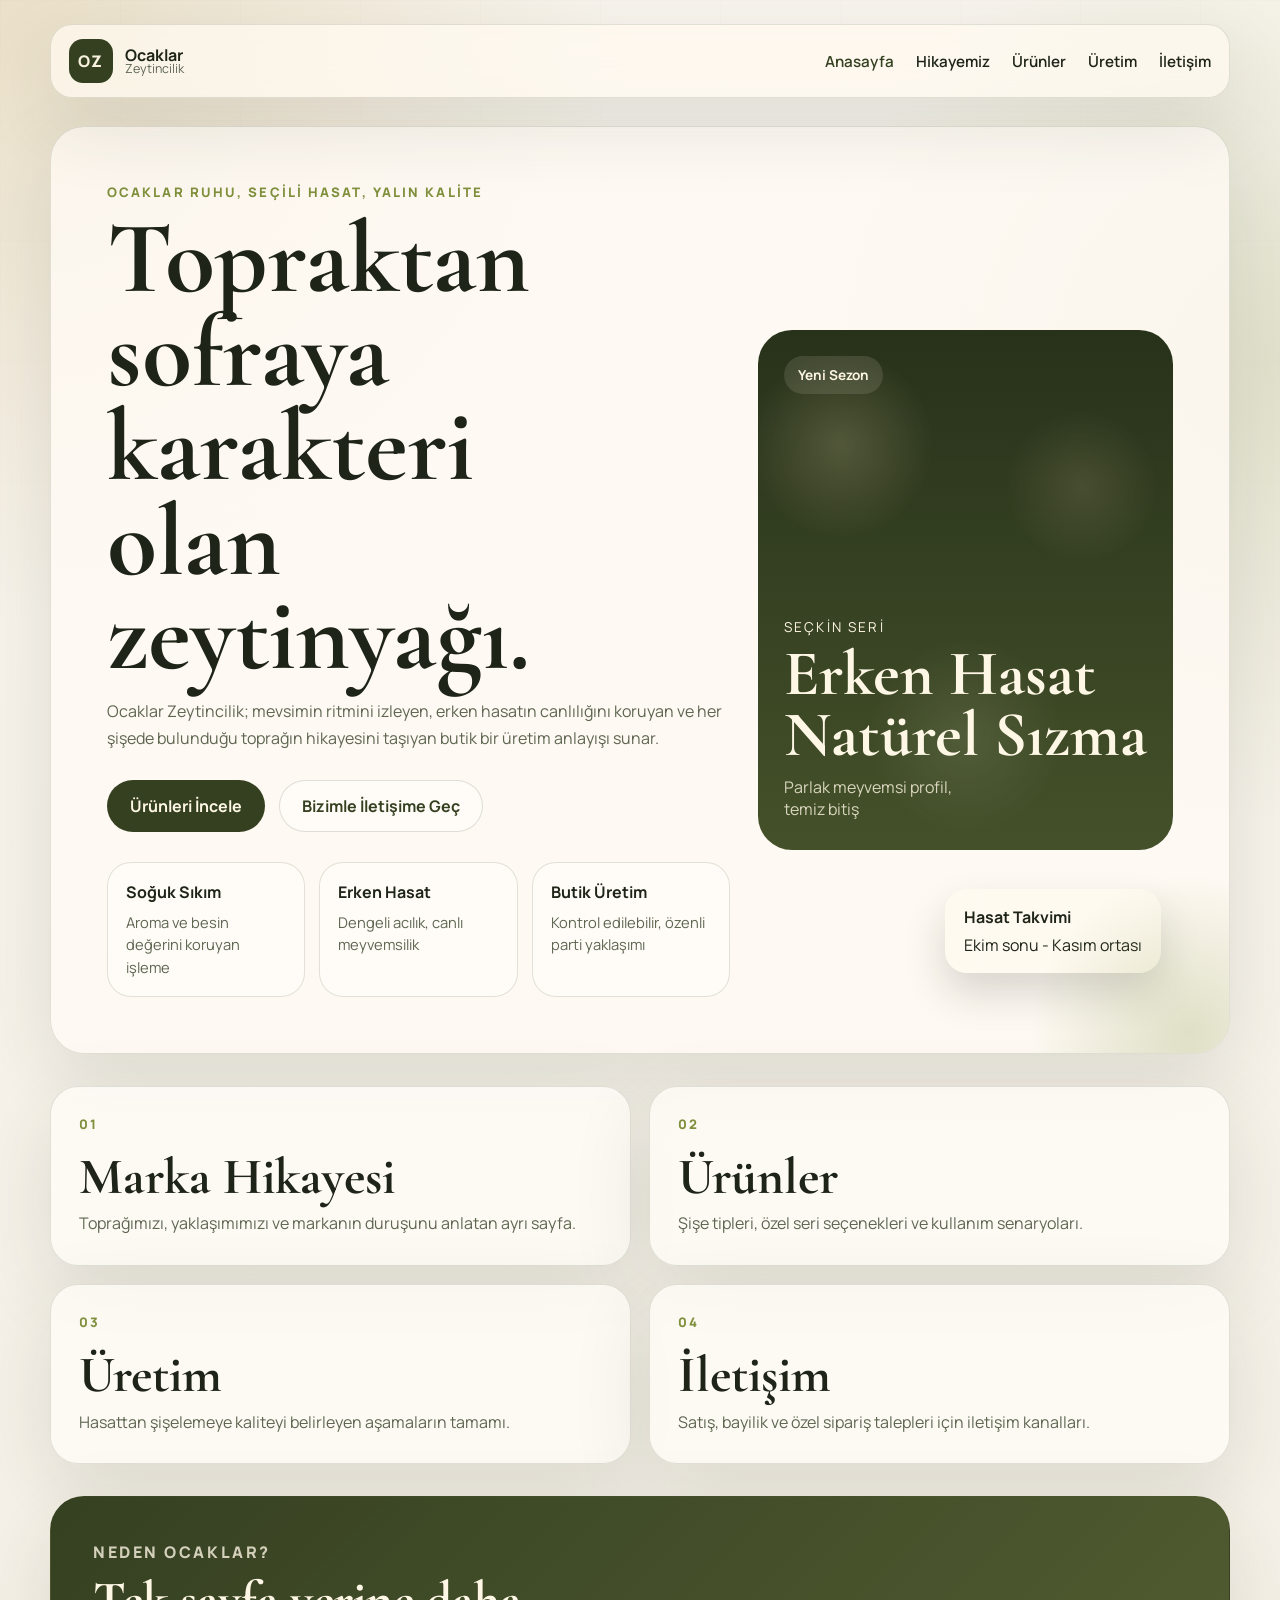
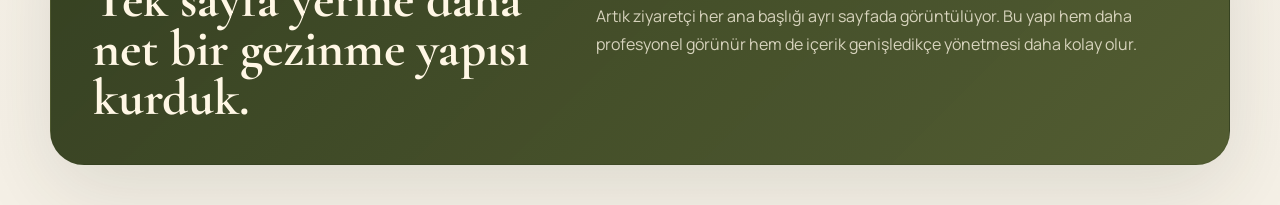
==== index.html @ f16ac1ff "website" ====
<!doctype html>
<html lang="tr">
  <head>
    <meta charset="UTF-8" />
    <meta name="viewport" content="width=device-width, initial-scale=1.0" />
    <title>Ocaklar Zeytincilik</title>
    <meta
      name="description"
      content="Ocaklar Zeytincilik için butik üretim anlayışını ve ürün dünyasını anlatan çok sayfalı web sitesi."
    />
    <link rel="preconnect" href="https://fonts.googleapis.com" />
    <link rel="preconnect" href="https://fonts.gstatic.com" crossorigin />
    <link
      href="https://fonts.googleapis.com/css2?family=Cormorant+Garamond:wght@500;600;700&family=Manrope:wght@400;500;600;700;800&display=swap"
      rel="stylesheet"
    />
    <link rel="stylesheet" href="styles.css" />
  </head>
  <body>
    <div class="page-shell">
      <header class="site-header">
        <a class="brand" href="index.html">
          <span class="brand-mark">OZ</span>
          <span class="brand-text">
            <strong>Ocaklar</strong>
            <span>Zeytincilik</span>
          </span>
        </a>
        <button class="menu-toggle" type="button" aria-expanded="false" aria-label="Menüyü aç">
          <span></span>
          <span></span>
        </button>
        <nav class="site-nav">
          <a class="is-current" href="index.html">Anasayfa</a>
          <a href="hikayemiz.html">Hikayemiz</a>
          <a href="urunler.html">Ürünler</a>
          <a href="uretim.html">Üretim</a>
          <a href="iletisim.html">İletişim</a>
        </nav>
      </header>

      <main>
        <section class="hero">
          <div class="hero-copy reveal">
            <p class="eyebrow">Ocaklar ruhu, seçili hasat, yalın kalite</p>
            <h1>Topraktan sofraya karakteri olan zeytinyağı.</h1>
            <p class="hero-text">
              Ocaklar Zeytincilik; mevsimin ritmini izleyen, erken hasatın canlılığını
              koruyan ve her şişede bulunduğu toprağın hikayesini taşıyan butik bir
              üretim anlayışı sunar.
            </p>
            <div class="hero-actions">
              <a class="button button-primary" href="urunler.html">Ürünleri İncele</a>
              <a class="button button-secondary" href="iletisim.html">Bizimle İletişime Geç</a>
            </div>
            <ul class="hero-metrics">
              <li>
                <strong>Soğuk Sıkım</strong>
                <span>Aroma ve besin değerini koruyan işleme</span>
              </li>
              <li>
                <strong>Erken Hasat</strong>
                <span>Dengeli acılık, canlı meyvemsilik</span>
              </li>
              <li>
                <strong>Butik Üretim</strong>
                <span>Kontrol edilebilir, özenli parti yaklaşımı</span>
              </li>
            </ul>
          </div>
          <div class="hero-visual reveal">
            <div class="olive-card">
              <div class="olive-badge">Yeni Sezon</div>
              <div class="olive-pattern"></div>
              <div class="olive-content">
                <p>Seçkin Seri</p>
                <h2>Erken Hasat Natürel Sızma</h2>
                <span>Parlak meyvemsi profil, temiz bitiş</span>
              </div>
            </div>
            <div class="floating-note">
              <strong>Hasat Takvimi</strong>
              <span>Ekim sonu - Kasım ortası</span>
            </div>
          </div>
        </section>

        <section class="page-links">
          <a class="link-card reveal" href="hikayemiz.html">
            <p class="eyebrow">01</p>
            <h2>Marka Hikayesi</h2>
            <span>Toprağımızı, yaklaşımımızı ve markanın duruşunu anlatan ayrı sayfa.</span>
          </a>
          <a class="link-card reveal" href="urunler.html">
            <p class="eyebrow">02</p>
            <h2>Ürünler</h2>
            <span>Şişe tipleri, özel seri seçenekleri ve kullanım senaryoları.</span>
          </a>
          <a class="link-card reveal" href="uretim.html">
            <p class="eyebrow">03</p>
            <h2>Üretim</h2>
            <span>Hasattan şişelemeye kaliteyi belirleyen aşamaların tamamı.</span>
          </a>
          <a class="link-card reveal" href="iletisim.html">
            <p class="eyebrow">04</p>
            <h2>İletişim</h2>
            <span>Satış, bayilik ve özel sipariş talepleri için iletişim kanalları.</span>
          </a>
        </section>

        <section class="highlight reveal">
          <div>
            <p class="eyebrow">Neden Ocaklar?</p>
            <h2>Tek sayfa yerine daha net bir gezinme yapısı kurduk.</h2>
          </div>
          <p>
            Artık ziyaretçi her ana başlığı ayrı sayfada görüntülüyor. Bu yapı hem daha
            profesyonel görünür hem de içerik genişledikçe yönetmesi daha kolay olur.
          </p>
        </section>
      </main>
    </div>

    <script src="script.js"></script>
  </body>
</html>
---- styles.css ----
:root {
  --bg: #f5f0e6;
  --surface: rgba(255, 251, 244, 0.8);
  --surface-strong: #fffaf0;
  --card: rgba(40, 48, 30, 0.07);
  --text: #1e2417;
  --muted: #5e6651;
  --accent: #7f8f3c;
  --accent-deep: #354021;
  --accent-soft: #d8c79b;
  --line: rgba(53, 64, 33, 0.14);
  --shadow: 0 24px 80px rgba(42, 47, 29, 0.12);
}

* {
  box-sizing: border-box;
}

html {
  scroll-behavior: smooth;
}

body {
  margin: 0;
  font-family: "Manrope", sans-serif;
  color: var(--text);
  background:
    radial-gradient(circle at top left, rgba(217, 199, 155, 0.45), transparent 28%),
    radial-gradient(circle at right 20%, rgba(127, 143, 60, 0.18), transparent 24%),
    linear-gradient(180deg, #f9f5ee 0%, var(--bg) 100%);
}

body::before {
  content: "";
  position: fixed;
  inset: 0;
  pointer-events: none;
  background-image:
    linear-gradient(rgba(53, 64, 33, 0.03) 1px, transparent 1px),
    linear-gradient(90deg, rgba(53, 64, 33, 0.03) 1px, transparent 1px);
  background-size: 120px 120px;
  mask-image: linear-gradient(180deg, rgba(0, 0, 0, 0.35), transparent 75%);
}

.page-shell {
  width: min(1180px, calc(100% - 32px));
  margin: 24px auto 40px;
}

.site-header {
  position: sticky;
  top: 20px;
  z-index: 20;
  display: flex;
  align-items: center;
  justify-content: space-between;
  gap: 20px;
  padding: 14px 18px;
  border: 1px solid var(--line);
  border-radius: 22px;
  backdrop-filter: blur(18px);
  background: rgba(255, 250, 240, 0.72);
  box-shadow: var(--shadow);
}

.brand {
  display: inline-flex;
  align-items: center;
  gap: 12px;
  color: inherit;
  text-decoration: none;
}

.brand-mark {
  display: grid;
  place-items: center;
  width: 44px;
  height: 44px;
  border-radius: 14px;
  background: var(--accent-deep);
  color: #f8f2df;
  font-weight: 800;
  letter-spacing: 0.08em;
}

.brand-text {
  display: flex;
  flex-direction: column;
  line-height: 1;
}

.brand-text strong {
  font-size: 1rem;
}

.brand-text span {
  font-size: 0.78rem;
  color: var(--muted);
}

.site-nav {
  display: flex;
  align-items: center;
  gap: 22px;
}

.site-nav a {
  color: var(--text);
  text-decoration: none;
  font-weight: 600;
  font-size: 0.95rem;
}

.site-nav a.is-current {
  color: var(--accent-deep);
}

.menu-toggle {
  display: none;
  border: 0;
  padding: 0;
  width: 46px;
  height: 46px;
  border-radius: 14px;
  background: var(--accent-deep);
}

.menu-toggle span {
  display: block;
  width: 18px;
  height: 2px;
  margin: 5px auto;
  background: #fff7e5;
}

main {
  display: grid;
  gap: 32px;
  margin-top: 28px;
}

section {
  position: relative;
}

.hero,
.page-hero,
.story,
.products,
.process,
.contact,
.highlight {
  border: 1px solid var(--line);
  border-radius: 34px;
  background: var(--surface);
  box-shadow: var(--shadow);
}

.hero {
  display: grid;
  grid-template-columns: 1.2fr 0.8fr;
  gap: 28px;
  padding: 56px;
  min-height: 78vh;
  overflow: hidden;
}

.page-hero {
  padding: 48px 42px;
}

.hero::after {
  content: "";
  position: absolute;
  inset: auto -120px -140px auto;
  width: 320px;
  height: 320px;
  border-radius: 50%;
  background: radial-gradient(circle, rgba(127, 143, 60, 0.24), transparent 70%);
}

.eyebrow {
  margin: 0 0 10px;
  font-size: 0.82rem;
  font-weight: 800;
  letter-spacing: 0.16em;
  text-transform: uppercase;
  color: var(--accent);
}

h1,
h2,
h3 {
  margin: 0;
  font-family: "Cormorant Garamond", serif;
  font-weight: 700;
}

h1 {
  max-width: 10ch;
  font-size: clamp(3.8rem, 8vw, 6.4rem);
  line-height: 0.92;
}

h2 {
  font-size: clamp(2.2rem, 4vw, 3.4rem);
  line-height: 0.95;
}

h3 {
  font-size: 1.9rem;
}

.hero-text,
.story-card p,
.product-card p,
.timeline-item p,
.highlight p,
.contact-card p {
  color: var(--muted);
  line-height: 1.7;
  font-size: 1rem;
}

.hero-actions {
  display: flex;
  flex-wrap: wrap;
  gap: 14px;
  margin: 28px 0 30px;
}

.button {
  display: inline-flex;
  align-items: center;
  justify-content: center;
  min-height: 52px;
  padding: 0 22px;
  border-radius: 999px;
  border: 1px solid transparent;
  text-decoration: none;
  font-weight: 700;
  transition: transform 180ms ease, background-color 180ms ease, border-color 180ms ease;
}

.button:hover {
  transform: translateY(-2px);
}

.button-primary {
  background: var(--accent-deep);
  color: #fff7e5;
}

.button-secondary {
  color: var(--accent-deep);
  border-color: rgba(53, 64, 33, 0.16);
  background: rgba(255, 255, 255, 0.5);
}

.hero-metrics {
  display: grid;
  grid-template-columns: repeat(3, minmax(0, 1fr));
  gap: 14px;
  padding: 0;
  margin: 0;
  list-style: none;
}

.hero-metrics li,
.product-card,
.timeline-item,
.story-card,
.contact-card,
.contact-form {
  border: 1px solid var(--line);
  border-radius: 24px;
  background: rgba(255, 253, 248, 0.75);
}

.hero-metrics li {
  padding: 18px;
}

.hero-metrics strong {
  display: block;
  margin-bottom: 8px;
}

.hero-metrics span {
  color: var(--muted);
  font-size: 0.92rem;
  line-height: 1.5;
}

.hero-visual {
  position: relative;
  display: grid;
  place-items: center;
}

.olive-card {
  position: relative;
  width: min(100%, 420px);
  min-height: 520px;
  padding: 26px;
  border-radius: 34px;
  background:
    linear-gradient(180deg, rgba(39, 49, 26, 0.96), rgba(69, 82, 42, 0.92)),
    var(--accent-deep);
  color: #fff7e5;
  overflow: hidden;
}

.olive-badge {
  display: inline-flex;
  padding: 10px 14px;
  border-radius: 999px;
  background: rgba(255, 247, 229, 0.12);
  backdrop-filter: blur(10px);
  font-size: 0.85rem;
  font-weight: 700;
}

.olive-pattern {
  position: absolute;
  inset: 0;
  background:
    radial-gradient(circle at 20% 22%, rgba(216, 199, 155, 0.22), transparent 18%),
    radial-gradient(circle at 78% 30%, rgba(216, 199, 155, 0.14), transparent 16%),
    radial-gradient(circle at 50% 78%, rgba(255, 247, 229, 0.1), transparent 22%);
}

.olive-content {
  position: absolute;
  left: 26px;
  right: 26px;
  bottom: 30px;
}

.olive-content p,
.olive-content span {
  margin: 0;
}

.olive-content p {
  margin-bottom: 8px;
  font-size: 0.85rem;
  letter-spacing: 0.16em;
  text-transform: uppercase;
}

.olive-content h2 {
  margin-bottom: 10px;
  font-size: clamp(2.7rem, 5vw, 4.1rem);
}

.olive-content span {
  display: block;
  max-width: 18ch;
  color: rgba(255, 247, 229, 0.8);
}

.floating-note {
  position: absolute;
  right: 12px;
  bottom: 24px;
  display: grid;
  gap: 6px;
  padding: 16px 18px;
  border: 1px solid rgba(255, 247, 229, 0.2);
  border-radius: 22px;
  backdrop-filter: blur(16px);
  background: rgba(255, 250, 240, 0.78);
  box-shadow: 0 20px 40px rgba(26, 31, 18, 0.16);
}

.section-grid,
.products,
.process,
.contact,
.highlight {
  padding: 42px;
}

.page-links,
.values-grid {
  display: grid;
  grid-template-columns: repeat(2, minmax(0, 1fr));
  gap: 18px;
}

.link-card {
  display: grid;
  gap: 10px;
  padding: 28px;
  border: 1px solid var(--line);
  border-radius: 28px;
  background: rgba(255, 253, 248, 0.78);
  color: inherit;
  text-decoration: none;
  box-shadow: var(--shadow);
  transition: transform 180ms ease, border-color 180ms ease;
}

.link-card:hover {
  transform: translateY(-4px);
  border-color: rgba(53, 64, 33, 0.24);
}

.link-card span {
  color: var(--muted);
  line-height: 1.6;
}

.section-intro {
  display: grid;
  gap: 10px;
  max-width: 760px;
  margin-bottom: 28px;
}

.story {
  display: grid;
  grid-template-columns: 0.95fr 1.05fr;
  gap: 28px;
  padding: 42px;
}

.story-card {
  padding: 30px;
}

.product-grid,
.timeline,
.contact-panel {
  display: grid;
  gap: 18px;
}

.product-grid {
  grid-template-columns: repeat(3, minmax(0, 1fr));
}

.page-products,
.page-timeline {
  margin-top: 0;
}

.product-card,
.timeline-item,
.contact-card,
.contact-form {
  padding: 26px;
}

.product-tag {
  display: inline-flex;
  margin-bottom: 18px;
  padding: 8px 12px;
  border-radius: 999px;
  background: rgba(127, 143, 60, 0.12);
  color: var(--accent-deep);
  font-size: 0.8rem;
  font-weight: 800;
  letter-spacing: 0.12em;
  text-transform: uppercase;
}

.product-card ul {
  padding-left: 18px;
  margin: 18px 0 0;
  color: var(--muted);
}

.timeline {
  grid-template-columns: repeat(4, minmax(0, 1fr));
}

.timeline-item span {
  display: inline-flex;
  margin-bottom: 18px;
  color: var(--accent);
  font-weight: 800;
}

.highlight {
  display: grid;
  grid-template-columns: 0.9fr 1.1fr;
  gap: 20px;
  align-items: center;
  background:
    linear-gradient(135deg, rgba(53, 64, 33, 0.96), rgba(86, 96, 52, 0.9)),
    var(--accent-deep);
  color: #fff7e5;
}

.highlight .eyebrow,
.highlight p {
  color: rgba(255, 247, 229, 0.78);
}

.contact-panel {
  grid-template-columns: 0.8fr 1.2fr;
}

.contact-card {
  display: flex;
  flex-direction: column;
  gap: 14px;
}

.contact-card a {
  color: var(--accent-deep);
  text-decoration: none;
  font-weight: 700;
}

.contact-form {
  display: grid;
  gap: 16px;
}

.contact-form label {
  display: grid;
  gap: 8px;
  font-weight: 700;
}

.contact-form input,
.contact-form textarea {
  width: 100%;
  border: 1px solid rgba(53, 64, 33, 0.16);
  border-radius: 18px;
  padding: 14px 16px;
  font: inherit;
  color: var(--text);
  background: rgba(255, 255, 255, 0.74);
}

.contact-form textarea {
  resize: vertical;
  min-height: 130px;
}

.reveal {
  opacity: 0;
  transform: translateY(22px);
  transition: opacity 700ms ease, transform 700ms ease;
}

.reveal.is-visible {
  opacity: 1;
  transform: translateY(0);
}

@media (max-width: 980px) {
  .hero,
  .page-links,
  .values-grid,
  .story,
  .highlight,
  .contact-panel,
  .product-grid,
  .timeline {
    grid-template-columns: 1fr;
  }

  .hero {
    min-height: auto;
    padding: 32px;
  }

  .hero-metrics {
    grid-template-columns: 1fr;
  }

  .floating-note {
    right: auto;
    left: 18px;
    bottom: 18px;
  }
}

@media (max-width: 720px) {
  .page-shell {
    width: min(100% - 20px, 100%);
    margin-top: 12px;
  }

  .site-header {
    top: 10px;
    padding: 12px 14px;
  }

  .site-nav {
    position: absolute;
    top: calc(100% + 10px);
    left: 0;
    right: 0;
    display: none;
    flex-direction: column;
    align-items: flex-start;
    padding: 18px;
    border: 1px solid var(--line);
    border-radius: 22px;
    background: rgba(255, 250, 240, 0.96);
    box-shadow: var(--shadow);
  }

  .site-nav.is-open {
    display: flex;
  }

  .menu-toggle {
    display: inline-block;
  }

  .section-grid,
  .products,
  .process,
  .contact,
  .highlight,
  .story,
  .page-hero {
    padding: 26px 20px;
    border-radius: 28px;
  }

  h1 {
    max-width: none;
    font-size: clamp(3rem, 16vw, 4.4rem);
  }

  h2 {
    font-size: clamp(2rem, 9vw, 2.8rem);
  }

  .olive-card {
    min-height: 420px;
  }
}
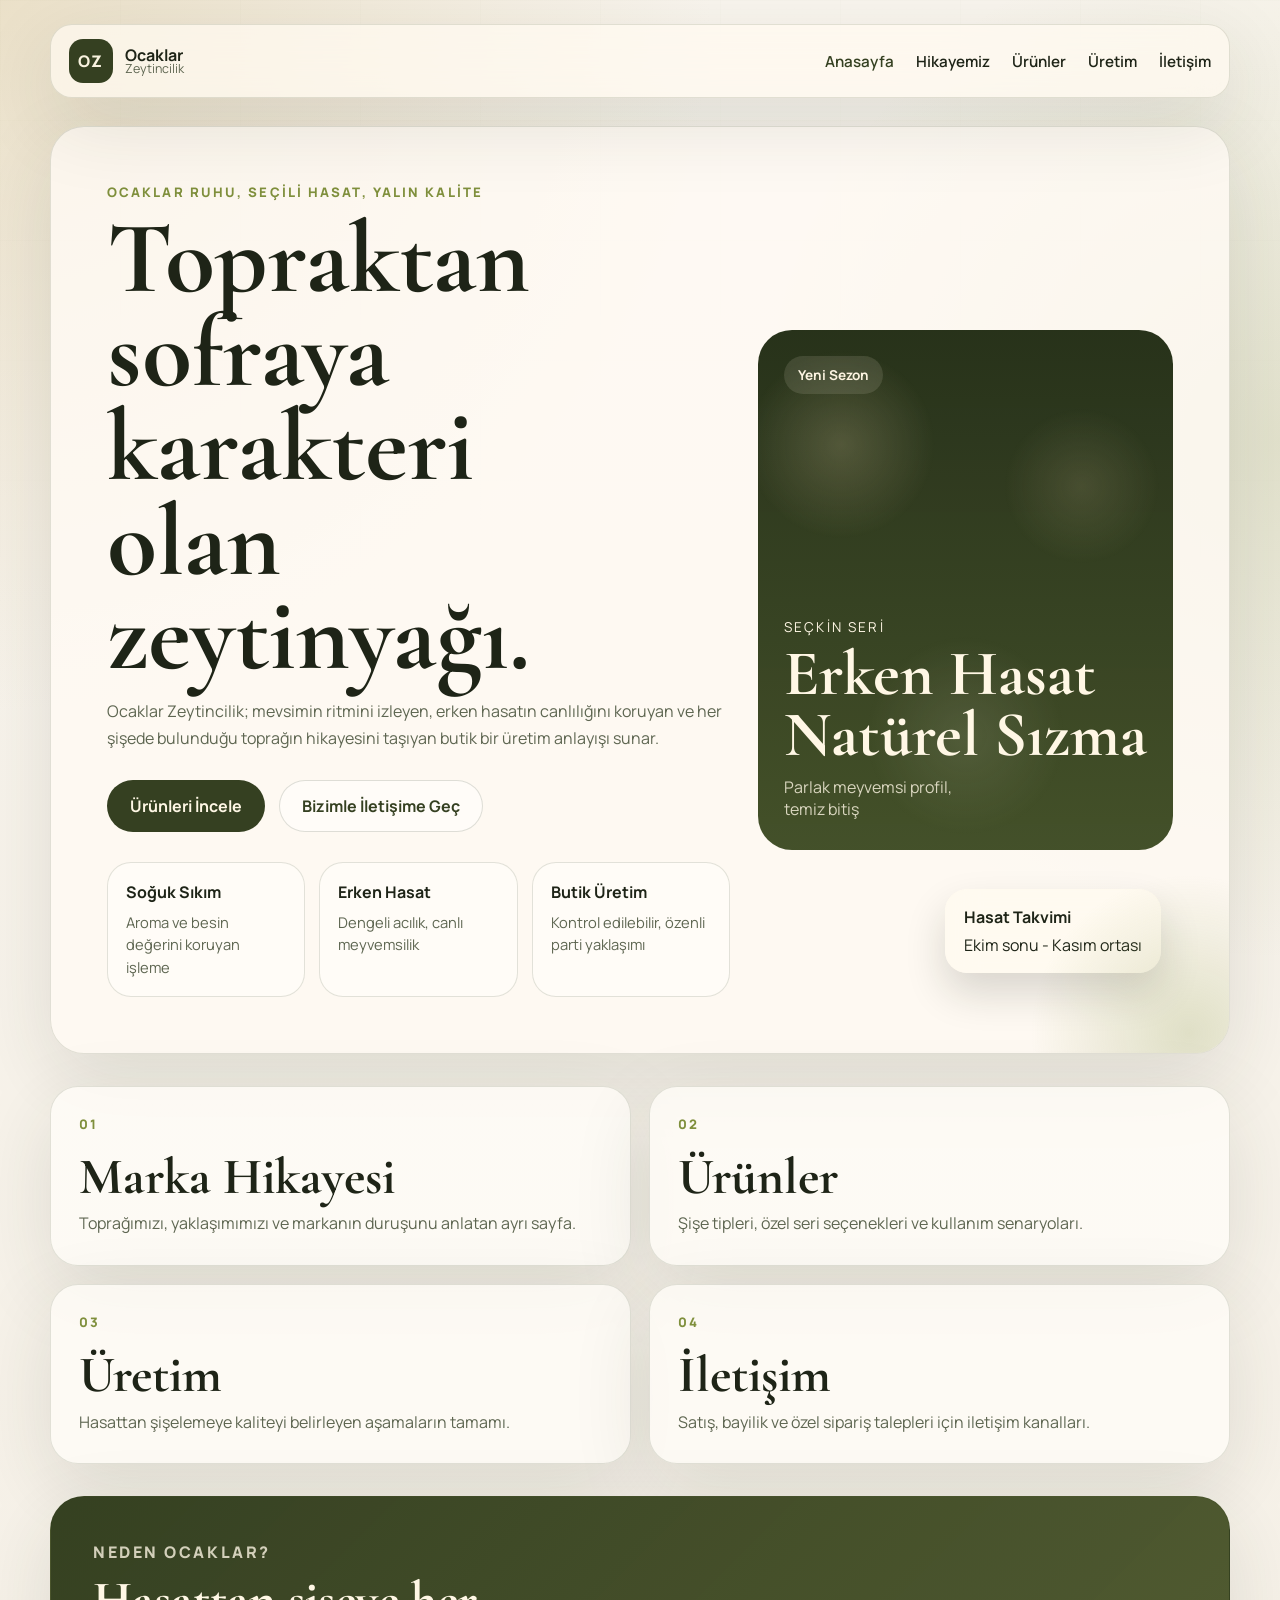
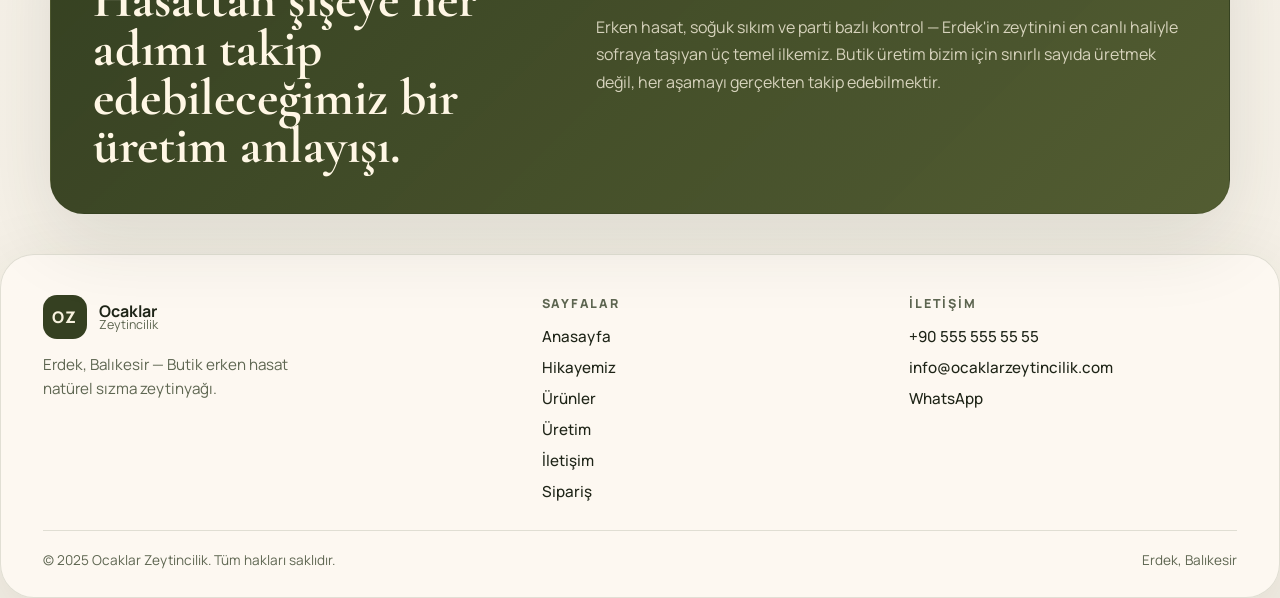
==== commit 61d0b0d7: "improvements" ====
--- a/index.html
+++ b/index.html
@@ -14,7 +14,12 @@
       href="https://fonts.googleapis.com/css2?family=Cormorant+Garamond:wght@500;600;700&family=Manrope:wght@400;500;600;700;800&display=swap"
       rel="stylesheet"
     />
+    <link rel="icon" href="favicon.svg" type="image/svg+xml" />
     <link rel="stylesheet" href="styles.css" />
+    <meta property="og:type" content="website" />
+    <meta property="og:title" content="Ocaklar Zeytincilik" />
+    <meta property="og:description" content="Erdek'ten butik erken hasat natürel sızma zeytinyağı. Soğuk sıkım, karakterli profil." />
+    <meta property="og:locale" content="tr_TR" />
   </head>
   <body>
     <div class="page-shell">
@@ -111,16 +116,51 @@
         <section class="highlight reveal">
           <div>
             <p class="eyebrow">Neden Ocaklar?</p>
-            <h2>Tek sayfa yerine daha net bir gezinme yapısı kurduk.</h2>
+            <h2>Hasattan şişeye her adımı takip edebileceğimiz bir üretim anlayışı.</h2>
           </div>
           <p>
-            Artık ziyaretçi her ana başlığı ayrı sayfada görüntülüyor. Bu yapı hem daha
-            profesyonel görünür hem de içerik genişledikçe yönetmesi daha kolay olur.
+            Erken hasat, soğuk sıkım ve parti bazlı kontrol — Erdek'in zeytinini en canlı
+            haliyle sofraya taşıyan üç temel ilkemiz. Butik üretim bizim için sınırlı sayıda
+            üretmek değil, her aşamayı gerçekten takip edebilmektir.
           </p>
         </section>
       </main>
     </div>
 
+    <footer class="site-footer">
+      <div class="footer-inner">
+        <div class="footer-brand">
+          <a class="brand" href="index.html">
+            <span class="brand-mark">OZ</span>
+            <span class="brand-text">
+              <strong>Ocaklar</strong>
+              <span>Zeytincilik</span>
+            </span>
+          </a>
+          <p class="footer-tagline">Erdek, Balıkesir — Butik erken hasat natürel sızma zeytinyağı.</p>
+        </div>
+        <nav class="footer-nav">
+          <strong>Sayfalar</strong>
+          <a href="index.html">Anasayfa</a>
+          <a href="hikayemiz.html">Hikayemiz</a>
+          <a href="urunler.html">Ürünler</a>
+          <a href="uretim.html">Üretim</a>
+          <a href="iletisim.html">İletişim</a>
+          <a href="siparis.html">Sipariş</a>
+        </nav>
+        <div class="footer-contact">
+          <strong>İletişim</strong>
+          <a href="tel:+905555555555">+90 555 555 55 55</a>
+          <a href="mailto:info@ocaklarzeytincilik.com">info@ocaklarzeytincilik.com</a>
+          <a href="https://wa.me/905555555555?text=Merhaba%20Ocaklar%20Zeytincilik" target="_blank" rel="noreferrer">WhatsApp</a>
+        </div>
+      </div>
+      <div class="footer-bottom">
+        <span>© 2025 Ocaklar Zeytincilik. Tüm hakları saklıdır.</span>
+        <a href="https://maps.google.com/?q=Erdek,Bal%C4%B1kesir" target="_blank" rel="noreferrer">Erdek, Balıkesir</a>
+      </div>
+    </footer>
+
     <script src="script.js"></script>
   </body>
 </html>
--- a/styles.css
+++ b/styles.css
@@ -109,6 +109,11 @@
   text-decoration: none;
   font-weight: 600;
   font-size: 0.95rem;
+  transition: color 180ms ease;
+}
+
+.site-nav a:hover {
+  color: var(--accent-deep);
 }
 
 .site-nav a.is-current {
@@ -169,6 +174,289 @@
   padding: 48px 42px;
 }
 
+.sales-hero,
+.category-section,
+.offer-strip,
+.shop-hero,
+.shop-toolbar,
+.shop-section {
+  border: 1px solid var(--line);
+  border-radius: 34px;
+  background: var(--surface);
+  box-shadow: var(--shadow);
+}
+
+.sales-hero {
+  display: grid;
+  grid-template-columns: 1.15fr 0.85fr;
+  gap: 22px;
+  padding: 42px;
+}
+
+.shop-hero {
+  display: grid;
+  grid-template-columns: minmax(0, 1.2fr) minmax(320px, 0.8fr);
+  gap: 22px;
+  padding: 42px;
+}
+
+.shop-hero-copy {
+  min-width: 0;
+}
+
+.shop-side,
+.shop-chips,
+.toolbar-pills,
+.shop-grid,
+.product-points,
+.shop-card-actions {
+  display: flex;
+  flex-wrap: wrap;
+  gap: 12px;
+}
+
+.shop-side {
+  display: grid;
+}
+
+.shop-chips {
+  margin-top: 24px;
+}
+
+.shop-chips a,
+.pill,
+.mini-link {
+  display: inline-flex;
+  align-items: center;
+  justify-content: center;
+  min-height: 42px;
+  padding: 0 16px;
+  border: 1px solid rgba(53, 64, 33, 0.12);
+  border-radius: 999px;
+  color: var(--accent-deep);
+  text-decoration: none;
+  background: rgba(255, 255, 255, 0.6);
+  font-weight: 700;
+  font-size: 0.92rem;
+}
+
+.pill.is-active {
+  background: var(--accent-deep);
+  color: #fff7e5;
+}
+
+.shop-side-card,
+.shop-card {
+  border: 1px solid var(--line);
+  border-radius: 28px;
+  background: rgba(255, 253, 248, 0.84);
+}
+
+.shop-side-card {
+  display: grid;
+  gap: 8px;
+  padding: 22px;
+}
+
+.shop-side-card span,
+.toolbar-label,
+.image-note,
+.product-points span {
+  color: var(--muted);
+}
+
+.shop-toolbar {
+  display: flex;
+  align-items: center;
+  justify-content: space-between;
+  gap: 18px;
+  padding: 22px 26px;
+}
+
+.toolbar-group {
+  display: grid;
+  gap: 10px;
+}
+
+.toolbar-label {
+  font-size: 0.82rem;
+  font-weight: 800;
+  letter-spacing: 0.12em;
+  text-transform: uppercase;
+}
+
+.shop-section {
+  padding: 34px;
+}
+
+.shop-section-head {
+  display: flex;
+  align-items: end;
+  justify-content: space-between;
+  gap: 20px;
+  margin-bottom: 22px;
+}
+
+.shop-grid {
+  display: grid;
+  grid-template-columns: repeat(3, minmax(0, 1fr));
+  gap: 18px;
+}
+
+.shop-card {
+  overflow: hidden;
+}
+
+.product-image {
+  position: relative;
+  min-height: 260px;
+  padding: 18px;
+  display: flex;
+  flex-direction: column;
+  justify-content: space-between;
+  background: linear-gradient(180deg, rgba(255, 250, 240, 0.4), rgba(234, 225, 205, 0.7));
+}
+
+.image-badge {
+  align-self: flex-start;
+  display: inline-flex;
+  padding: 8px 12px;
+  border-radius: 999px;
+  background: rgba(255, 250, 240, 0.75);
+  color: var(--accent-deep);
+  font-size: 0.78rem;
+  font-weight: 800;
+  letter-spacing: 0.08em;
+  text-transform: uppercase;
+}
+
+.image-note {
+  max-width: 18ch;
+  font-size: 0.92rem;
+  line-height: 1.5;
+}
+
+.image-oil-bottle {
+  background:
+    radial-gradient(circle at 75% 20%, rgba(255, 245, 208, 0.95), transparent 16%),
+    linear-gradient(180deg, rgba(112, 132, 43, 0.3), rgba(54, 69, 23, 0.18)),
+    linear-gradient(180deg, #ebe2c8, #d7c59b);
+}
+
+.image-oil-green {
+  background:
+    radial-gradient(circle at 70% 24%, rgba(255, 252, 236, 0.92), transparent 15%),
+    linear-gradient(180deg, rgba(136, 156, 56, 0.38), rgba(63, 78, 28, 0.22)),
+    linear-gradient(180deg, #edf0d7, #cfcc95);
+}
+
+.image-oil-tin {
+  background:
+    radial-gradient(circle at 20% 25%, rgba(255, 255, 255, 0.55), transparent 15%),
+    linear-gradient(180deg, rgba(112, 120, 98, 0.38), rgba(62, 69, 55, 0.18)),
+    linear-gradient(180deg, #d7ddd6, #afb7ab);
+}
+
+.image-soap-pure {
+  background:
+    linear-gradient(180deg, rgba(255, 255, 255, 0.42), transparent 40%),
+    linear-gradient(180deg, #f3e1bd, #d8bb86);
+}
+
+.image-soap-lavender {
+  background:
+    linear-gradient(180deg, rgba(255, 255, 255, 0.34), transparent 42%),
+    linear-gradient(180deg, #e3d7e8, #b89ec7);
+}
+
+.image-soap-laurel {
+  background:
+    linear-gradient(180deg, rgba(255, 255, 255, 0.34), transparent 42%),
+    linear-gradient(180deg, #d7dfc6, #9baa74);
+}
+
+.image-olive-green {
+  background:
+    radial-gradient(circle at 75% 22%, rgba(255, 255, 255, 0.62), transparent 14%),
+    linear-gradient(180deg, rgba(148, 165, 70, 0.26), rgba(91, 105, 38, 0.2)),
+    linear-gradient(180deg, #e8f0d7, #bdcf8d);
+}
+
+.image-olive-black {
+  background:
+    radial-gradient(circle at 22% 20%, rgba(255, 255, 255, 0.34), transparent 14%),
+    linear-gradient(180deg, rgba(82, 72, 58, 0.28), rgba(42, 37, 29, 0.2)),
+    linear-gradient(180deg, #b5aea6, #71685e);
+}
+
+.image-olive-marinated {
+  background:
+    radial-gradient(circle at 78% 18%, rgba(255, 245, 212, 0.62), transparent 15%),
+    linear-gradient(180deg, rgba(156, 105, 54, 0.2), rgba(108, 69, 28, 0.18)),
+    linear-gradient(180deg, #ead2b0, #c69257);
+}
+
+.shop-card-body {
+  display: grid;
+  gap: 16px;
+  padding: 22px;
+}
+
+.shop-card-top {
+  display: flex;
+  align-items: center;
+  justify-content: space-between;
+  gap: 12px;
+}
+
+.price-tag {
+  color: var(--accent-deep);
+  font-size: 1rem;
+  white-space: nowrap;
+}
+
+.product-points span {
+  display: inline-flex;
+  padding: 8px 12px;
+  border-radius: 999px;
+  background: rgba(127, 143, 60, 0.1);
+  font-size: 0.88rem;
+  line-height: 1.4;
+}
+
+.shop-card-actions {
+  margin-top: 4px;
+}
+
+.sales-summary {
+  display: grid;
+  gap: 16px;
+}
+
+.summary-card,
+.sales-card {
+  border: 1px solid var(--line);
+  border-radius: 24px;
+  background: rgba(255, 253, 248, 0.78);
+}
+
+.summary-card {
+  display: grid;
+  gap: 8px;
+  padding: 22px;
+}
+
+.summary-card strong,
+.sales-meta strong {
+  font-size: 1rem;
+}
+
+.summary-card span,
+.sales-meta span {
+  color: var(--muted);
+  line-height: 1.6;
+}
+
 .hero::after {
   content: "";
   position: absolute;
@@ -251,6 +539,11 @@
   color: #fff7e5;
 }
 
+.button-whatsapp {
+  background: #1f9d55;
+  color: #f7fff9;
+}
+
 .button-secondary {
   color: var(--accent-deep);
   border-color: rgba(53, 64, 33, 0.16);
@@ -382,11 +675,21 @@
   padding: 42px;
 }
 
-.page-links,
-.values-grid {
+.page-links {
   display: grid;
   grid-template-columns: repeat(2, minmax(0, 1fr));
   gap: 18px;
+}
+
+.values-grid {
+  display: grid;
+  grid-template-columns: repeat(3, minmax(0, 1fr));
+  gap: 18px;
+}
+
+.category-section,
+.offer-strip {
+  padding: 42px;
 }
 
 .link-card {
@@ -444,6 +747,40 @@
 .page-products,
 .page-timeline {
   margin-top: 0;
+}
+
+.sales-grid {
+  display: grid;
+  grid-template-columns: repeat(3, minmax(0, 1fr));
+  gap: 18px;
+}
+
+.sales-card {
+  padding: 26px;
+}
+
+.sales-meta {
+  display: grid;
+  gap: 6px;
+  margin-top: 18px;
+  padding-top: 18px;
+  border-top: 1px solid rgba(53, 64, 33, 0.12);
+}
+
+.offer-strip {
+  display: grid;
+  grid-template-columns: 0.9fr 1fr auto;
+  gap: 20px;
+  align-items: center;
+  background:
+    linear-gradient(135deg, rgba(53, 64, 33, 0.96), rgba(86, 96, 52, 0.9)),
+    var(--accent-deep);
+  color: #fff7e5;
+}
+
+.offer-strip .eyebrow,
+.offer-strip p {
+  color: rgba(255, 247, 229, 0.8);
 }
 
 .product-card,
@@ -503,6 +840,13 @@
   grid-template-columns: 0.8fr 1.2fr;
 }
 
+.contact-actions {
+  display: flex;
+  flex-wrap: wrap;
+  gap: 14px;
+  margin-bottom: 18px;
+}
+
 .contact-card {
   display: flex;
   flex-direction: column;
@@ -518,6 +862,34 @@
 .contact-form {
   display: grid;
   gap: 16px;
+}
+
+.embed-card {
+  align-content: start;
+}
+
+.contact-cta-card {
+  align-content: center;
+}
+
+.embed-note {
+  margin: 0;
+  color: var(--muted);
+  line-height: 1.6;
+}
+
+.embed-fallback,
+.map-fallback {
+  margin: 0;
+  color: var(--muted);
+  line-height: 1.6;
+}
+
+.embed-fallback a,
+.map-fallback a {
+  color: var(--accent-deep);
+  font-weight: 700;
+  text-decoration: none;
 }
 
 .contact-form label {
@@ -542,27 +914,172 @@
   min-height: 130px;
 }
 
+.map-section {
+  padding: 42px;
+  border: 1px solid var(--line);
+  border-radius: 34px;
+  background: var(--surface);
+  box-shadow: var(--shadow);
+}
+
+.map-frame {
+  overflow: hidden;
+  border: 1px solid var(--line);
+  border-radius: 28px;
+  background: rgba(255, 253, 248, 0.84);
+  min-height: 420px;
+}
+
+.map-frame iframe {
+  width: 100%;
+  height: 420px;
+  border: 0;
+}
+
+.form-page {
+  padding: 42px;
+  border: 1px solid var(--line);
+  border-radius: 34px;
+  background: var(--surface);
+  box-shadow: var(--shadow);
+}
+
+.form-page-head {
+  display: flex;
+  align-items: end;
+  justify-content: space-between;
+  gap: 18px;
+  margin-bottom: 24px;
+}
+
+.form-page-embed {
+  overflow: hidden;
+  border: 1px solid var(--line);
+  border-radius: 28px;
+  background: rgba(255, 253, 248, 0.84);
+  padding: 10px;
+  min-height: 760px;
+}
+
+.form-page-fallback {
+  margin-top: 16px;
+}
+
 .reveal {
+  opacity: 1;
+  transform: none;
+}
+
+.js .reveal {
   opacity: 0;
   transform: translateY(22px);
   transition: opacity 700ms ease, transform 700ms ease;
 }
 
-.reveal.is-visible {
+.js .reveal.is-visible {
   opacity: 1;
   transform: translateY(0);
 }
 
+.site-footer {
+  margin-top: 40px;
+  padding: 40px 42px 28px;
+  border: 1px solid var(--line);
+  border-radius: 34px;
+  background: var(--surface);
+  box-shadow: var(--shadow);
+}
+
+.footer-inner {
+  display: grid;
+  grid-template-columns: 1.4fr 1fr 1fr;
+  gap: 40px;
+  padding-bottom: 28px;
+  border-bottom: 1px solid var(--line);
+  margin-bottom: 20px;
+}
+
+.footer-brand .brand {
+  display: inline-flex;
+  margin-bottom: 2px;
+}
+
+.footer-tagline {
+  margin: 12px 0 0;
+  color: var(--muted);
+  line-height: 1.6;
+  font-size: 0.95rem;
+  max-width: 28ch;
+}
+
+.footer-nav,
+.footer-contact {
+  display: flex;
+  flex-direction: column;
+  gap: 10px;
+}
+
+.footer-nav strong,
+.footer-contact strong {
+  font-size: 0.78rem;
+  font-weight: 800;
+  letter-spacing: 0.14em;
+  text-transform: uppercase;
+  color: var(--muted);
+  margin-bottom: 4px;
+}
+
+.footer-nav a,
+.footer-contact a {
+  color: var(--text);
+  text-decoration: none;
+  font-size: 0.95rem;
+  font-weight: 500;
+  transition: color 180ms ease;
+}
+
+.footer-nav a:hover,
+.footer-contact a:hover {
+  color: var(--accent-deep);
+}
+
+.footer-bottom {
+  display: flex;
+  align-items: center;
+  justify-content: space-between;
+  gap: 16px;
+  font-size: 0.85rem;
+  color: var(--muted);
+}
+
+.footer-bottom a {
+  color: var(--muted);
+  text-decoration: none;
+}
+
 @media (max-width: 980px) {
   .hero,
+  .sales-hero,
+  .shop-hero,
   .page-links,
   .values-grid,
   .story,
   .highlight,
+  .offer-strip,
   .contact-panel,
   .product-grid,
+  .shop-grid,
+  .sales-grid,
   .timeline {
     grid-template-columns: 1fr;
+  }
+
+  .shop-toolbar,
+  .shop-section-head,
+  .shop-card-top,
+  .form-page-head {
+    flex-direction: column;
+    align-items: flex-start;
   }
 
   .hero {
@@ -578,6 +1095,18 @@
     right: auto;
     left: 18px;
     bottom: 18px;
+  }
+
+  .footer-inner {
+    grid-template-columns: 1fr 1fr;
+  }
+
+  .footer-brand {
+    grid-column: 1 / -1;
+  }
+
+  .values-grid {
+    grid-template-columns: 1fr;
   }
 }
 
@@ -621,7 +1150,15 @@
   .contact,
   .highlight,
   .story,
-  .page-hero {
+  .page-hero,
+  .sales-hero,
+  .shop-hero,
+  .shop-toolbar,
+  .category-section,
+  .shop-section,
+  .form-page,
+  .map-section,
+  .offer-strip {
     padding: 26px 20px;
     border-radius: 28px;
   }
@@ -638,4 +1175,24 @@
   .olive-card {
     min-height: 420px;
   }
-}
+
+  .site-footer {
+    padding: 28px 20px 20px;
+    border-radius: 28px;
+  }
+
+  .footer-inner {
+    grid-template-columns: 1fr;
+    gap: 24px;
+  }
+
+  .footer-brand {
+    grid-column: auto;
+  }
+
+  .footer-bottom {
+    flex-direction: column;
+    align-items: flex-start;
+    gap: 6px;
+  }
+}
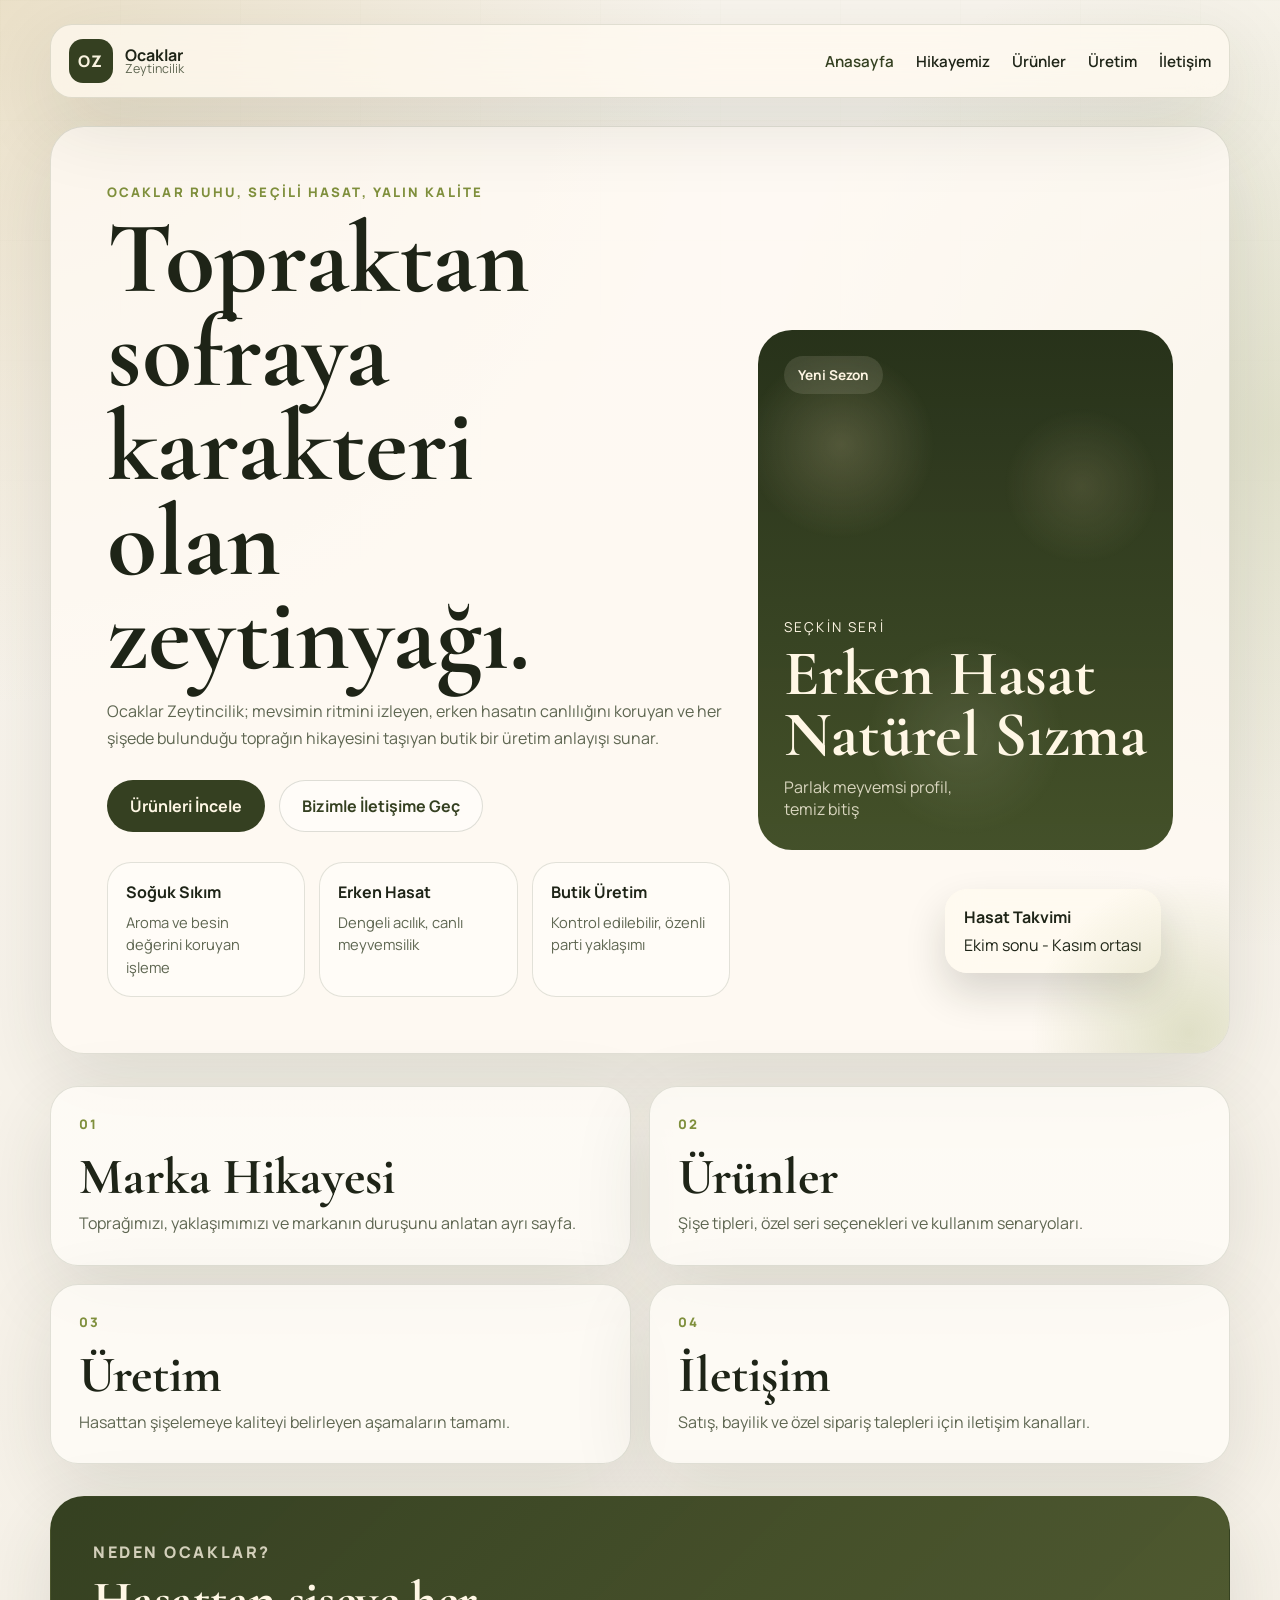
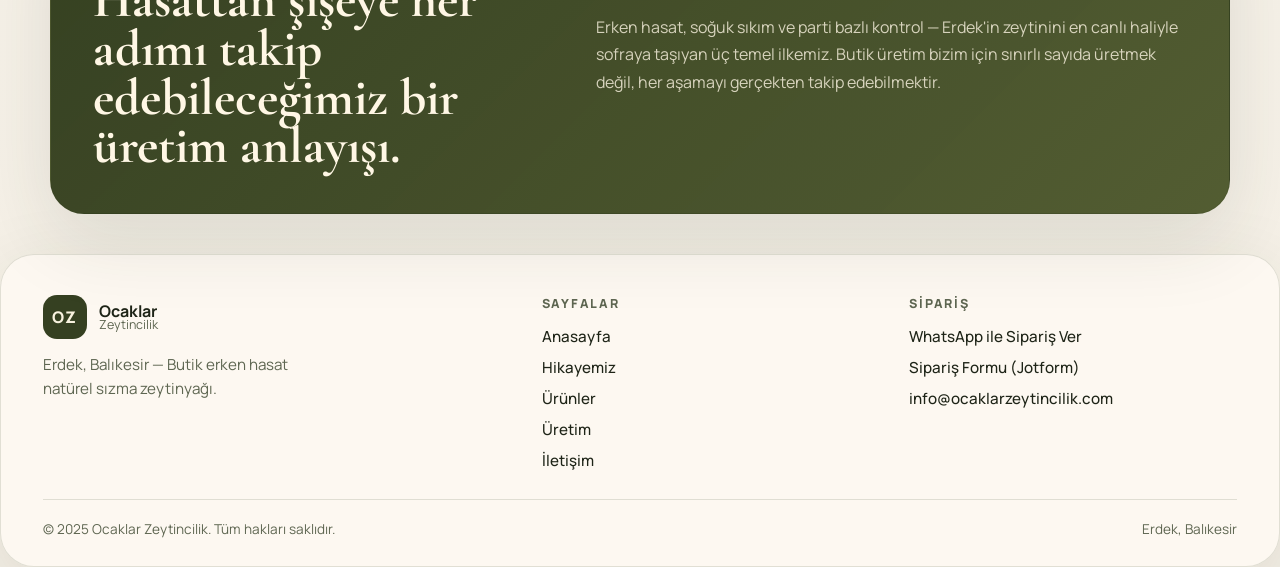
==== commit a37b480e: "website final version" ====
--- a/index.html
+++ b/index.html
@@ -146,13 +146,12 @@
           <a href="urunler.html">Ürünler</a>
           <a href="uretim.html">Üretim</a>
           <a href="iletisim.html">İletişim</a>
-          <a href="siparis.html">Sipariş</a>
         </nav>
         <div class="footer-contact">
-          <strong>İletişim</strong>
-          <a href="tel:+905555555555">+90 555 555 55 55</a>
+          <strong>Sipariş</strong>
+          <a href="https://wa.me/905555555555?text=Merhaba%20Ocaklar%20Zeytincilik" target="_blank" rel="noreferrer">WhatsApp ile Sipariş Ver</a>
+          <a href="siparis.html">Sipariş Formu (Jotform)</a>
           <a href="mailto:info@ocaklarzeytincilik.com">info@ocaklarzeytincilik.com</a>
-          <a href="https://wa.me/905555555555?text=Merhaba%20Ocaklar%20Zeytincilik" target="_blank" rel="noreferrer">WhatsApp</a>
         </div>
       </div>
       <div class="footer-bottom">
--- a/styles.css
+++ b/styles.css
@@ -337,63 +337,90 @@
 }
 
 .image-oil-bottle {
-  background:
+  background-image: url('images/oil-bottle.svg'),
     radial-gradient(circle at 75% 20%, rgba(255, 245, 208, 0.95), transparent 16%),
     linear-gradient(180deg, rgba(112, 132, 43, 0.3), rgba(54, 69, 23, 0.18)),
     linear-gradient(180deg, #ebe2c8, #d7c59b);
+  background-size: auto 90%, auto, auto, auto;
+  background-position: center bottom, center, center, center;
+  background-repeat: no-repeat, no-repeat, no-repeat, no-repeat;
 }
 
 .image-oil-green {
-  background:
+  background-image: url('images/oil-bottle-daily.svg'),
     radial-gradient(circle at 70% 24%, rgba(255, 252, 236, 0.92), transparent 15%),
     linear-gradient(180deg, rgba(136, 156, 56, 0.38), rgba(63, 78, 28, 0.22)),
     linear-gradient(180deg, #edf0d7, #cfcc95);
+  background-size: auto 90%, auto, auto, auto;
+  background-position: center bottom, center, center, center;
+  background-repeat: no-repeat, no-repeat, no-repeat, no-repeat;
 }
 
 .image-oil-tin {
-  background:
+  background-image: url('images/oil-tin.svg'),
     radial-gradient(circle at 20% 25%, rgba(255, 255, 255, 0.55), transparent 15%),
     linear-gradient(180deg, rgba(112, 120, 98, 0.38), rgba(62, 69, 55, 0.18)),
     linear-gradient(180deg, #d7ddd6, #afb7ab);
+  background-size: 80% auto, auto, auto, auto;
+  background-position: center center, center, center, center;
+  background-repeat: no-repeat, no-repeat, no-repeat, no-repeat;
 }
 
 .image-soap-pure {
-  background:
+  background-image: url('images/soap-pure.svg'),
     linear-gradient(180deg, rgba(255, 255, 255, 0.42), transparent 40%),
     linear-gradient(180deg, #f3e1bd, #d8bb86);
+  background-size: 88% auto, auto, auto;
+  background-position: center center, center, center;
+  background-repeat: no-repeat, no-repeat, no-repeat;
 }
 
 .image-soap-lavender {
-  background:
+  background-image: url('images/soap-lavender.svg'),
     linear-gradient(180deg, rgba(255, 255, 255, 0.34), transparent 42%),
     linear-gradient(180deg, #e3d7e8, #b89ec7);
+  background-size: 88% auto, auto, auto;
+  background-position: center center, center, center;
+  background-repeat: no-repeat, no-repeat, no-repeat;
 }
 
 .image-soap-laurel {
-  background:
+  background-image: url('images/soap-laurel.svg'),
     linear-gradient(180deg, rgba(255, 255, 255, 0.34), transparent 42%),
     linear-gradient(180deg, #d7dfc6, #9baa74);
+  background-size: 88% auto, auto, auto;
+  background-position: center center, center, center;
+  background-repeat: no-repeat, no-repeat, no-repeat;
 }
 
 .image-olive-green {
-  background:
+  background-image: url('images/olive-green.svg'),
     radial-gradient(circle at 75% 22%, rgba(255, 255, 255, 0.62), transparent 14%),
     linear-gradient(180deg, rgba(148, 165, 70, 0.26), rgba(91, 105, 38, 0.2)),
     linear-gradient(180deg, #e8f0d7, #bdcf8d);
+  background-size: auto 90%, auto, auto, auto;
+  background-position: center bottom, center, center, center;
+  background-repeat: no-repeat, no-repeat, no-repeat, no-repeat;
 }
 
 .image-olive-black {
-  background:
+  background-image: url('images/olive-black.svg'),
     radial-gradient(circle at 22% 20%, rgba(255, 255, 255, 0.34), transparent 14%),
     linear-gradient(180deg, rgba(82, 72, 58, 0.28), rgba(42, 37, 29, 0.2)),
     linear-gradient(180deg, #b5aea6, #71685e);
+  background-size: auto 90%, auto, auto, auto;
+  background-position: center bottom, center, center, center;
+  background-repeat: no-repeat, no-repeat, no-repeat, no-repeat;
 }
 
 .image-olive-marinated {
-  background:
+  background-image: url('images/olive-marinated.svg'),
     radial-gradient(circle at 78% 18%, rgba(255, 245, 212, 0.62), transparent 15%),
     linear-gradient(180deg, rgba(156, 105, 54, 0.2), rgba(108, 69, 28, 0.18)),
     linear-gradient(180deg, #ead2b0, #c69257);
+  background-size: auto 90%, auto, auto, auto;
+  background-position: center bottom, center, center, center;
+  background-repeat: no-repeat, no-repeat, no-repeat, no-repeat;
 }
 
 .shop-card-body {
